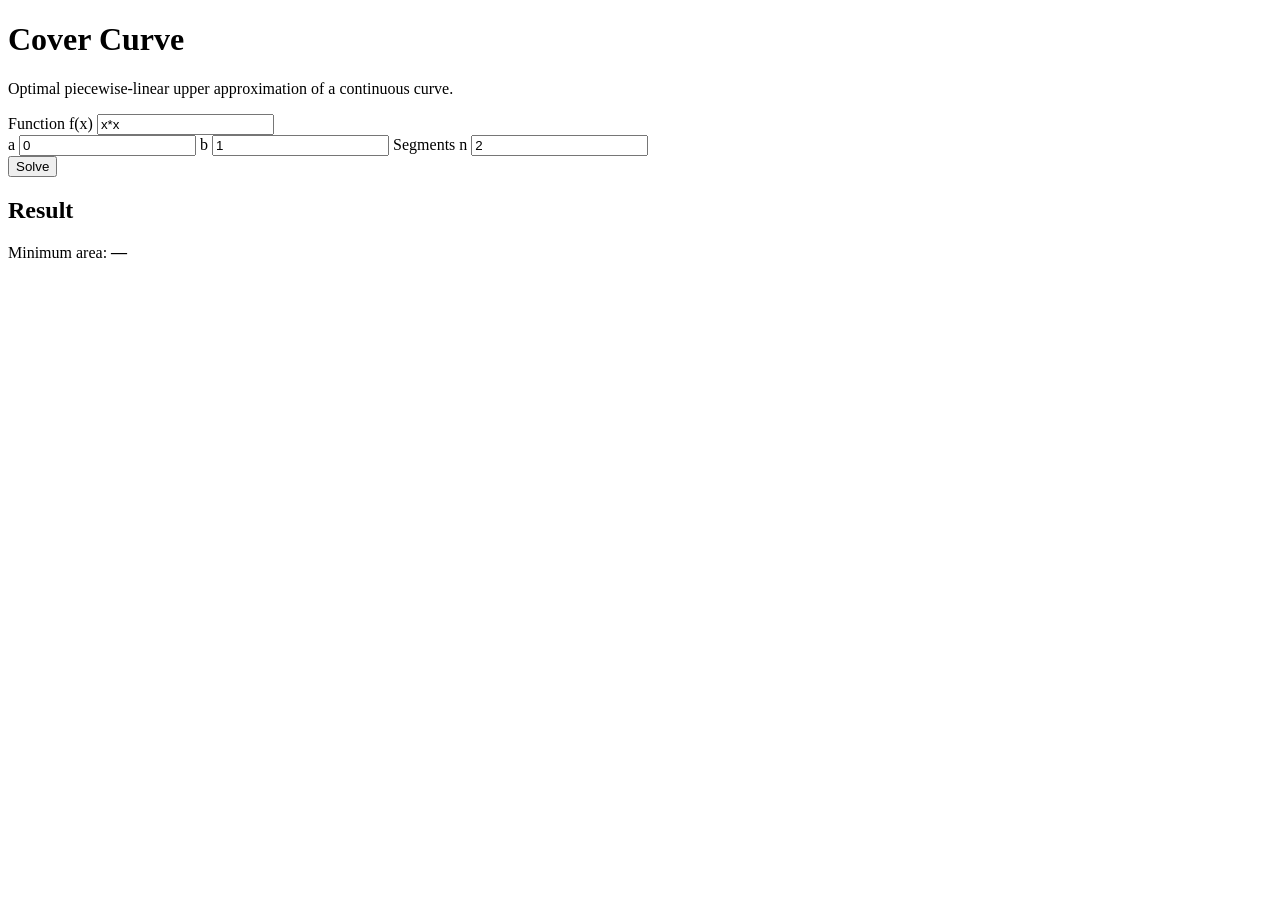
==== web/index.html @ 91dbe07e "Add initial web interface" ====
<!doctype html>
<html lang="en">
<head>
  <meta charset="utf-8">
  <meta name="viewport" content="width=device-width, initial-scale=1">
  <title>Cover Curve</title>
  <link rel="stylesheet" href="style.css">
</head>
<body>
  <main class="container">
    <header>
      <h1>Cover Curve</h1>
      <p>Optimal piecewise-linear upper approximation of a continuous curve.</p>
    </header>

    <section class="panel">
      <label>Function f(x)
        <input id="expression" value="x*x" spellcheck="false">
      </label>
      <div class="grid">
        <label>a <input id="a" type="number" value="0" step="any"></label>
        <label>b <input id="b" type="number" value="1" step="any"></label>
        <label>Segments n <input id="n" type="number" value="2" min="1" step="1"></label>
      </div>
      <button id="solve">Solve</button>
      <p id="status" aria-live="polite"></p>
    </section>

    <section class="panel">
      <h2>Result</h2>
      <p>Minimum area: <strong id="value">—</strong></p>
      <canvas id="plot" width="900" height="500"></canvas>
      <pre id="details"></pre>
    </section>
  </main>
  <script src="cover_curve.js"></script>
  <script src="app.js"></script>
</body>
</html>
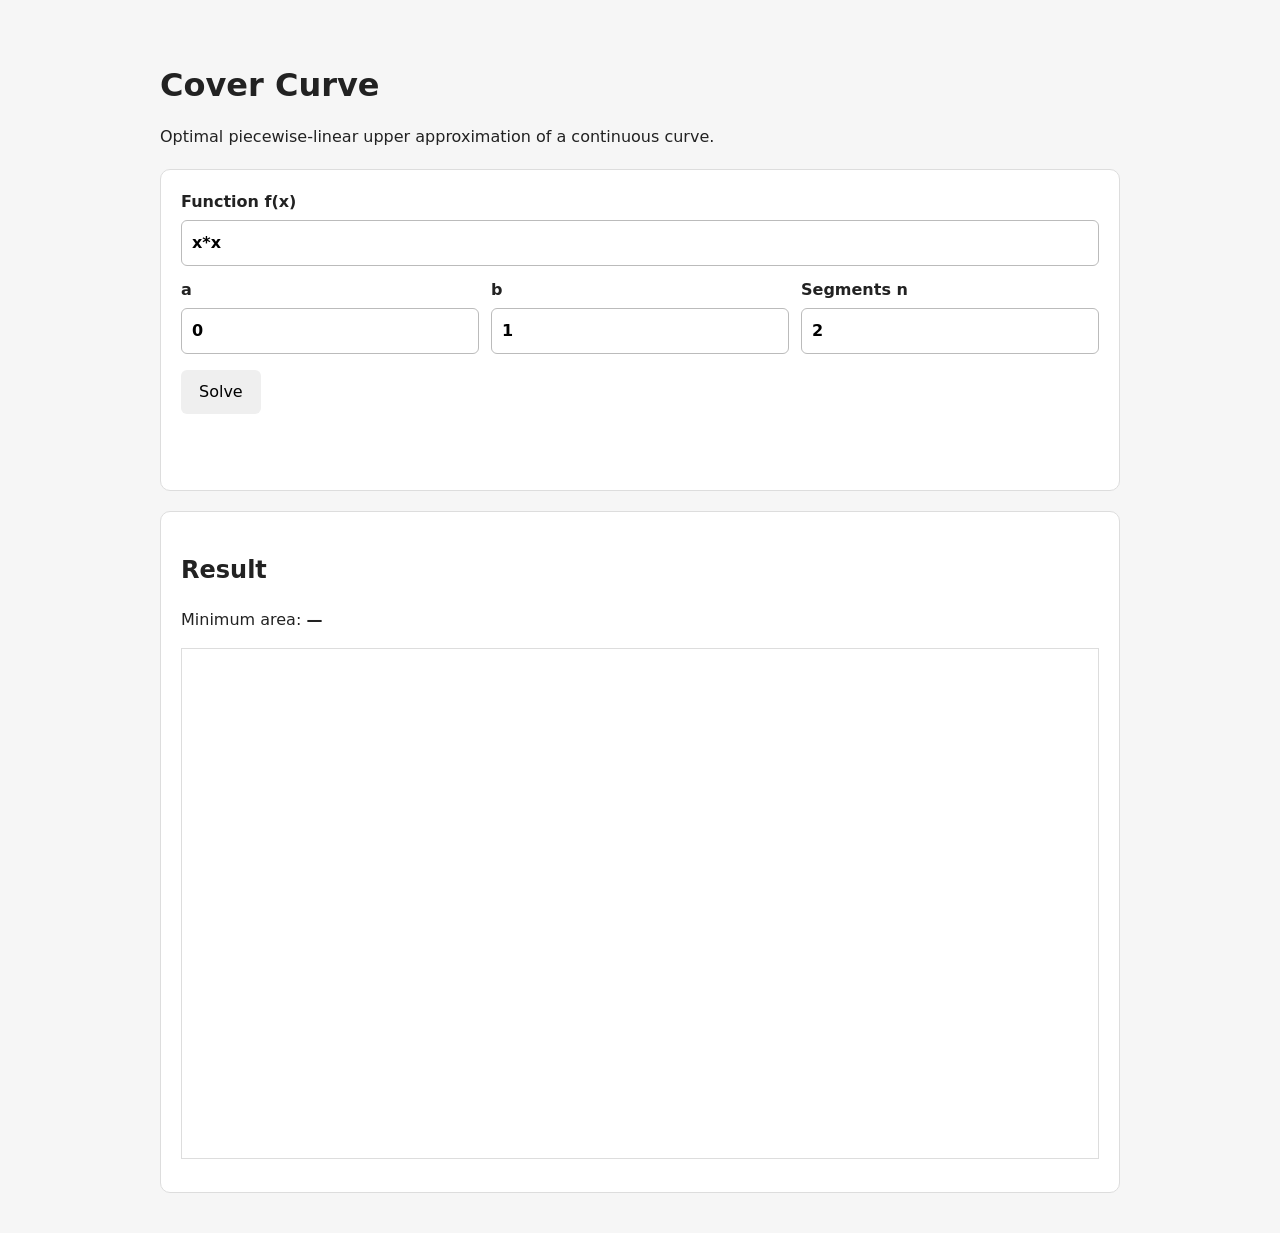
==== commit 6fa64bb1: "Polish web result canvas" ====
--- a/web/index.html
+++ b/web/index.html
@@ -29,7 +29,7 @@
     <section class="panel">
       <h2>Result</h2>
       <p>Minimum area: <strong id="value">—</strong></p>
-      <canvas id="plot" width="900" height="500"></canvas>
+      <canvas id="plot" width="900" height="500" aria-label="Function and upper approximation plot"></canvas>
       <pre id="details"></pre>
     </section>
   </main>
--- a/web/style.css
+++ b/web/style.css
@@ -0,0 +1,13 @@
+* { box-sizing: border-box; }
+body { margin: 0; font-family: system-ui, sans-serif; line-height: 1.5; background: #f6f6f6; color: #222; }
+.container { width: min(100% - 32px, 960px); margin: 0 auto; padding: 40px 0; }
+h1 { margin-bottom: 4px; }
+.panel { background: white; padding: 20px; margin-top: 20px; border: 1px solid #ddd; border-radius: 10px; }
+label { display: block; font-weight: 600; }
+input { width: 100%; margin-top: 6px; padding: 10px; border: 1px solid #bbb; border-radius: 6px; font: inherit; }
+.grid { display: grid; grid-template-columns: repeat(3, 1fr); gap: 12px; margin-top: 12px; }
+button { margin-top: 16px; padding: 10px 18px; border: 0; border-radius: 6px; font: inherit; cursor: pointer; }
+#status { min-height: 1.5em; }
+canvas { display: block; width: 100%; height: auto; border: 1px solid #ddd; margin-top: 16px; }
+pre { white-space: pre-wrap; overflow-wrap: anywhere; }
+@media (max-width: 600px) { .grid { grid-template-columns: 1fr; } }
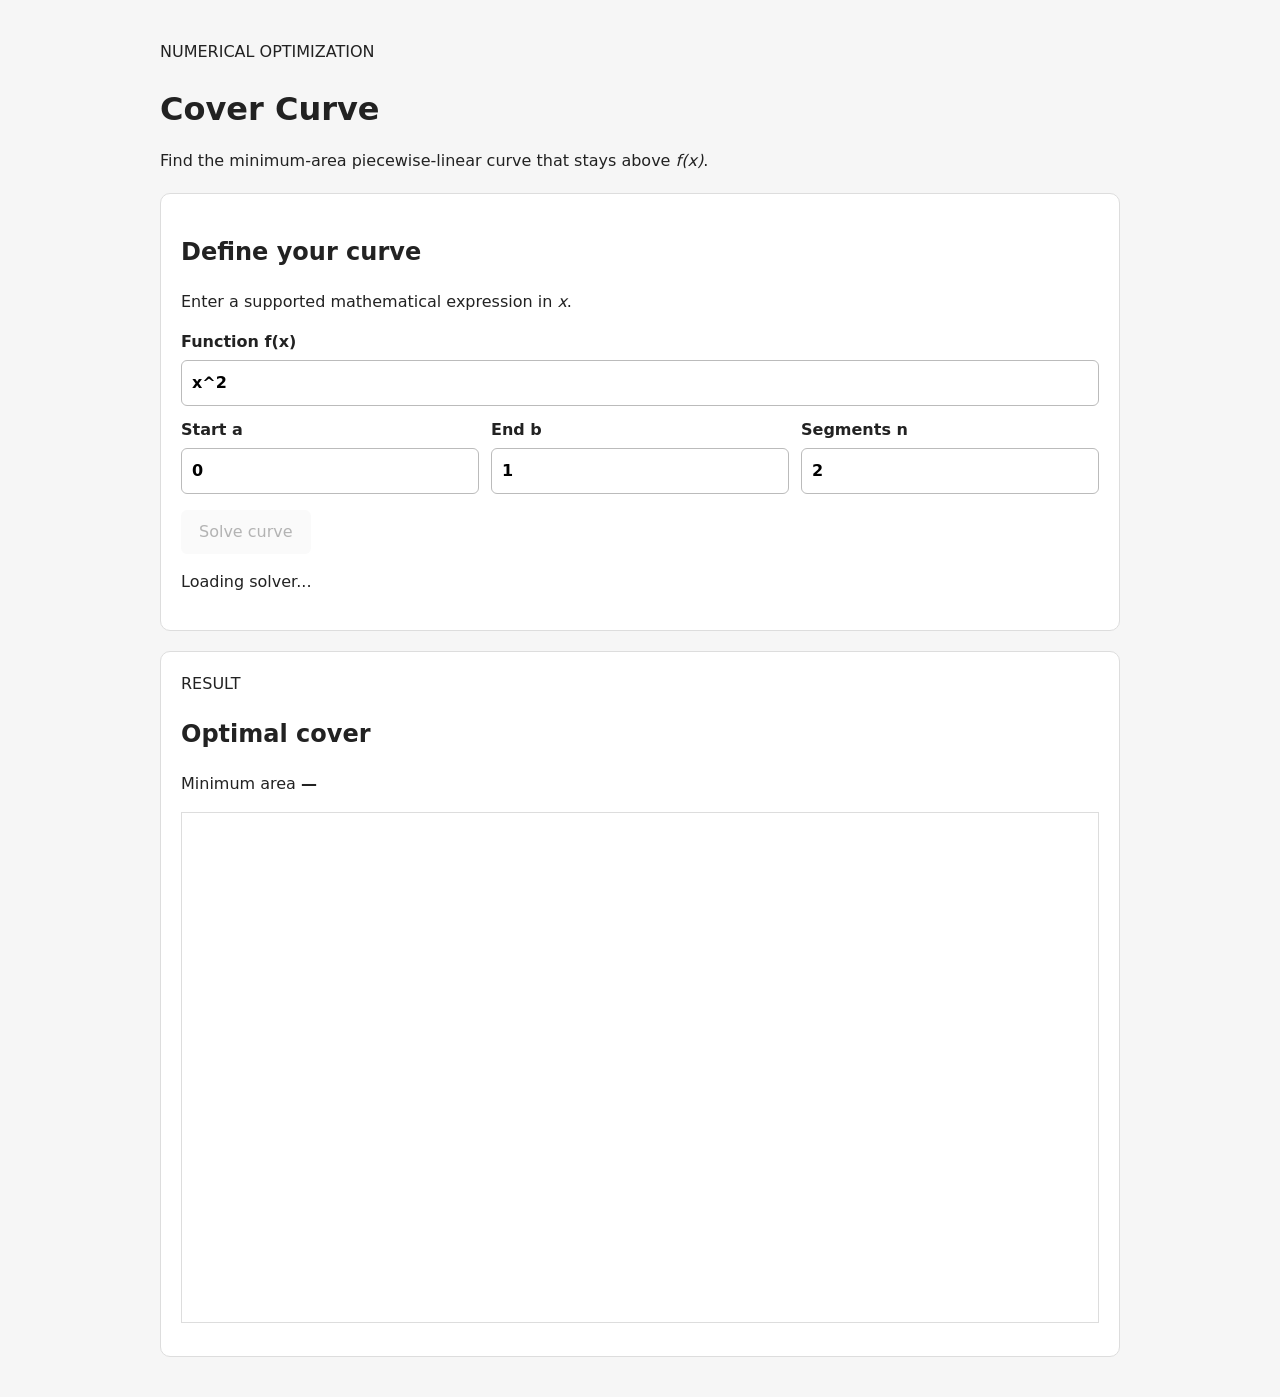
==== commit d57f01c0: "Improve web interface layout and presentation" ====
--- a/web/index.html
+++ b/web/index.html
@@ -8,27 +8,42 @@
 </head>
 <body>
   <main class="container">
-    <header>
+    <header class="hero">
+      <div class="eyebrow">NUMERICAL OPTIMIZATION</div>
       <h1>Cover Curve</h1>
-      <p>Optimal piecewise-linear upper approximation of a continuous curve.</p>
+      <p>Find the minimum-area piecewise-linear curve that stays above <em>f(x)</em>.</p>
     </header>
 
-    <section class="panel">
-      <label>Function f(x)
-        <input id="expression" value="x*x" spellcheck="false">
+    <section class="panel controls">
+      <div class="section-heading">
+        <div>
+          <h2>Define your curve</h2>
+          <p>Enter a supported mathematical expression in <em>x</em>.</p>
+        </div>
+      </div>
+      <label class="function-field">Function <span>f(x)</span>
+        <input id="expression" value="x^2" spellcheck="false" autocomplete="off">
       </label>
       <div class="grid">
-        <label>a <input id="a" type="number" value="0" step="any"></label>
-        <label>b <input id="b" type="number" value="1" step="any"></label>
-        <label>Segments n <input id="n" type="number" value="2" min="1" step="1"></label>
+        <label>Start <span>a</span><input id="a" type="number" value="0" step="any"></label>
+        <label>End <span>b</span><input id="b" type="number" value="1" step="any"></label>
+        <label>Segments <span>n</span><input id="n" type="number" value="2" min="1" step="1"></label>
       </div>
-      <button id="solve">Solve</button>
-      <p id="status" aria-live="polite"></p>
+      <button id="solve" disabled>Solve curve</button>
+      <p id="status" aria-live="polite">Loading solver...</p>
     </section>
 
-    <section class="panel">
-      <h2>Result</h2>
-      <p>Minimum area: <strong id="value">—</strong></p>
+    <section class="panel result-panel">
+      <div class="result-header">
+        <div>
+          <div class="eyebrow">RESULT</div>
+          <h2>Optimal cover</h2>
+        </div>
+        <div class="metric">
+          <span>Minimum area</span>
+          <strong id="value">—</strong>
+        </div>
+      </div>
       <canvas id="plot" width="900" height="500" aria-label="Function and upper approximation plot"></canvas>
       <pre id="details"></pre>
     </section>
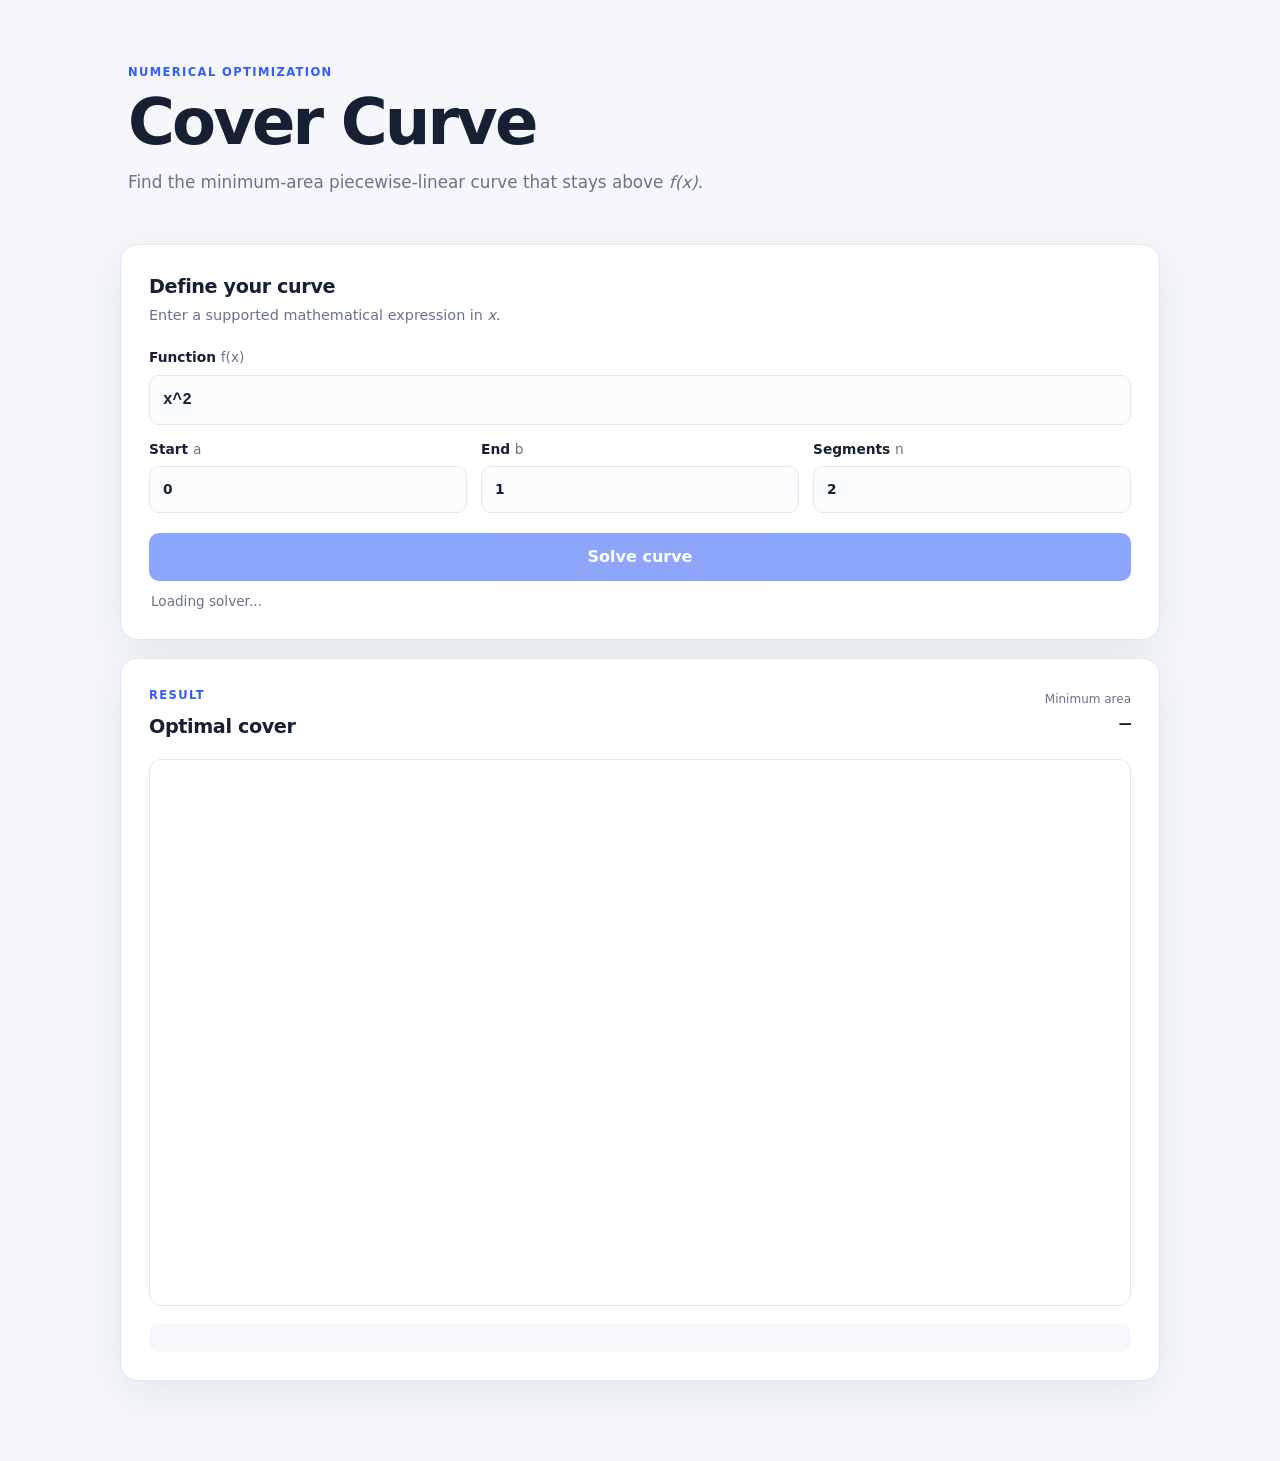
==== commit 19a25dcd: "Load shared expression parser" ====
--- a/web/index.html
+++ b/web/index.html
@@ -48,6 +48,7 @@
       <pre id="details"></pre>
     </section>
   </main>
+  <script src="expression.js"></script>
   <script src="cover_curve.js"></script>
   <script src="app.js"></script>
 </body>
--- a/web/style.css
+++ b/web/style.css
@@ -1,13 +1,200 @@
+:root {
+  color-scheme: light;
+  --bg: #f5f7fb;
+  --surface: #ffffff;
+  --text: #172033;
+  --muted: #697386;
+  --border: #e2e7f0;
+  --accent: #315efb;
+  --accent-dark: #244bd0;
+  --accent-soft: #eef2ff;
+  --shadow: 0 12px 40px rgba(31, 45, 78, 0.08);
+}
+
 * { box-sizing: border-box; }
-body { margin: 0; font-family: system-ui, sans-serif; line-height: 1.5; background: #f6f6f6; color: #222; }
-.container { width: min(100% - 32px, 960px); margin: 0 auto; padding: 40px 0; }
-h1 { margin-bottom: 4px; }
-.panel { background: white; padding: 20px; margin-top: 20px; border: 1px solid #ddd; border-radius: 10px; }
-label { display: block; font-weight: 600; }
-input { width: 100%; margin-top: 6px; padding: 10px; border: 1px solid #bbb; border-radius: 6px; font: inherit; }
-.grid { display: grid; grid-template-columns: repeat(3, 1fr); gap: 12px; margin-top: 12px; }
-button { margin-top: 16px; padding: 10px 18px; border: 0; border-radius: 6px; font: inherit; cursor: pointer; }
-#status { min-height: 1.5em; }
-canvas { display: block; width: 100%; height: auto; border: 1px solid #ddd; margin-top: 16px; }
-pre { white-space: pre-wrap; overflow-wrap: anywhere; }
-@media (max-width: 600px) { .grid { grid-template-columns: 1fr; } }
+
+body {
+  margin: 0;
+  font-family: Inter, ui-sans-serif, system-ui, -apple-system, BlinkMacSystemFont, "Segoe UI", sans-serif;
+  line-height: 1.5;
+  background: var(--bg);
+  color: var(--text);
+}
+
+.container {
+  width: min(100% - 32px, 1040px);
+  margin: 0 auto;
+  padding: 64px 0 80px;
+}
+
+.hero { padding: 0 8px 30px; }
+
+.eyebrow {
+  color: var(--accent);
+  font-size: 0.72rem;
+  font-weight: 800;
+  letter-spacing: 0.12em;
+  margin-bottom: 8px;
+}
+
+.hero h1 {
+  margin: 0;
+  font-size: clamp(2.4rem, 6vw, 4rem);
+  line-height: 1.05;
+  letter-spacing: -0.045em;
+}
+
+.hero p {
+  max-width: 650px;
+  margin: 14px 0 0;
+  color: var(--muted);
+  font-size: 1.05rem;
+}
+
+.panel {
+  background: var(--surface);
+  padding: 28px;
+  margin-top: 18px;
+  border: 1px solid var(--border);
+  border-radius: 18px;
+  box-shadow: var(--shadow);
+}
+
+.section-heading h2,
+.result-header h2 {
+  margin: 0;
+  font-size: 1.2rem;
+  letter-spacing: -0.02em;
+}
+
+.section-heading p {
+  margin: 4px 0 20px;
+  color: var(--muted);
+  font-size: 0.9rem;
+}
+
+label {
+  display: block;
+  color: var(--text);
+  font-size: 0.86rem;
+  font-weight: 700;
+}
+
+label span {
+  color: var(--muted);
+  font-weight: 500;
+}
+
+input {
+  display: block;
+  width: 100%;
+  margin-top: 7px;
+  padding: 12px 13px;
+  border: 1px solid var(--border);
+  border-radius: 10px;
+  background: #fbfcfe;
+  color: var(--text);
+  font: inherit;
+  outline: none;
+  transition: border-color .15s, box-shadow .15s, background .15s;
+}
+
+input:hover { border-color: #c8d0df; }
+
+input:focus {
+  border-color: var(--accent);
+  background: white;
+  box-shadow: 0 0 0 4px var(--accent-soft);
+}
+
+.function-field input {
+  font-family: "SFMono-Regular", Consolas, "Liberation Mono", monospace;
+  font-size: 1rem;
+}
+
+.grid {
+  display: grid;
+  grid-template-columns: repeat(3, 1fr);
+  gap: 14px;
+  margin-top: 14px;
+}
+
+button {
+  width: 100%;
+  margin-top: 20px;
+  padding: 12px 18px;
+  border: 0;
+  border-radius: 10px;
+  background: var(--accent);
+  color: white;
+  font: inherit;
+  font-weight: 750;
+  cursor: pointer;
+  transition: background .15s, transform .05s, opacity .15s;
+}
+
+button:hover:not(:disabled) { background: var(--accent-dark); }
+button:active:not(:disabled) { transform: translateY(1px); }
+button:disabled { cursor: wait; opacity: .55; }
+
+#status {
+  min-height: 1.5em;
+  margin: 10px 2px 0;
+  color: var(--muted);
+  font-size: 0.85rem;
+}
+
+.result-header {
+  display: flex;
+  align-items: center;
+  justify-content: space-between;
+  gap: 20px;
+  margin-bottom: 18px;
+}
+
+.metric {
+  text-align: right;
+  white-space: nowrap;
+}
+
+.metric span {
+  display: block;
+  color: var(--muted);
+  font-size: 0.75rem;
+}
+
+.metric strong {
+  display: block;
+  margin-top: 2px;
+  color: var(--text);
+  font-family: "SFMono-Regular", Consolas, monospace;
+  font-size: 1.2rem;
+}
+
+canvas {
+  display: block;
+  width: 100%;
+  height: auto;
+  border: 1px solid var(--border);
+  border-radius: 12px;
+  background: white;
+}
+
+pre {
+  margin: 18px 0 0;
+  padding: 14px;
+  white-space: pre-wrap;
+  overflow-wrap: anywhere;
+  border-radius: 10px;
+  background: #f7f8fb;
+  color: #596273;
+  font-size: 0.78rem;
+}
+
+@media (max-width: 600px) {
+  .container { padding-top: 40px; }
+  .panel { padding: 20px; border-radius: 14px; }
+  .grid { grid-template-columns: 1fr; }
+  .result-header { align-items: flex-start; flex-direction: column; }
+  .metric { text-align: left; }
+}
